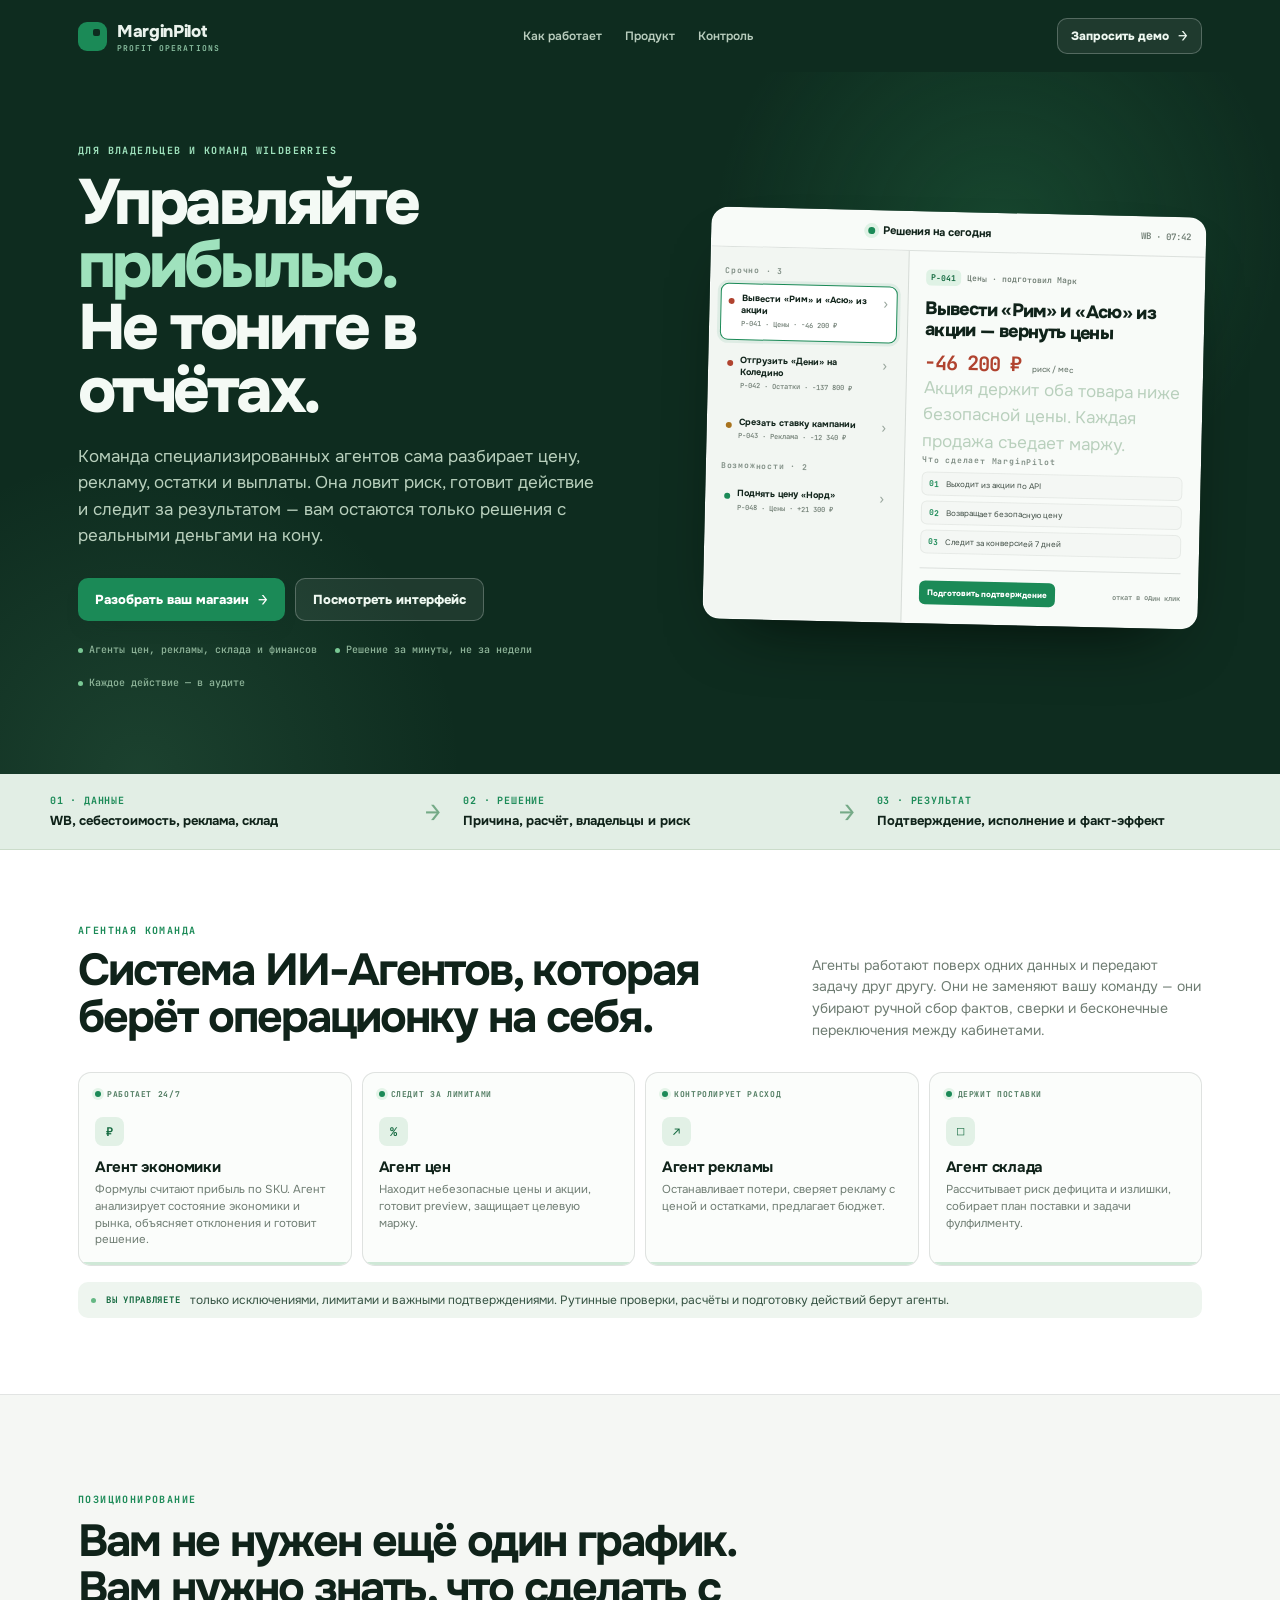
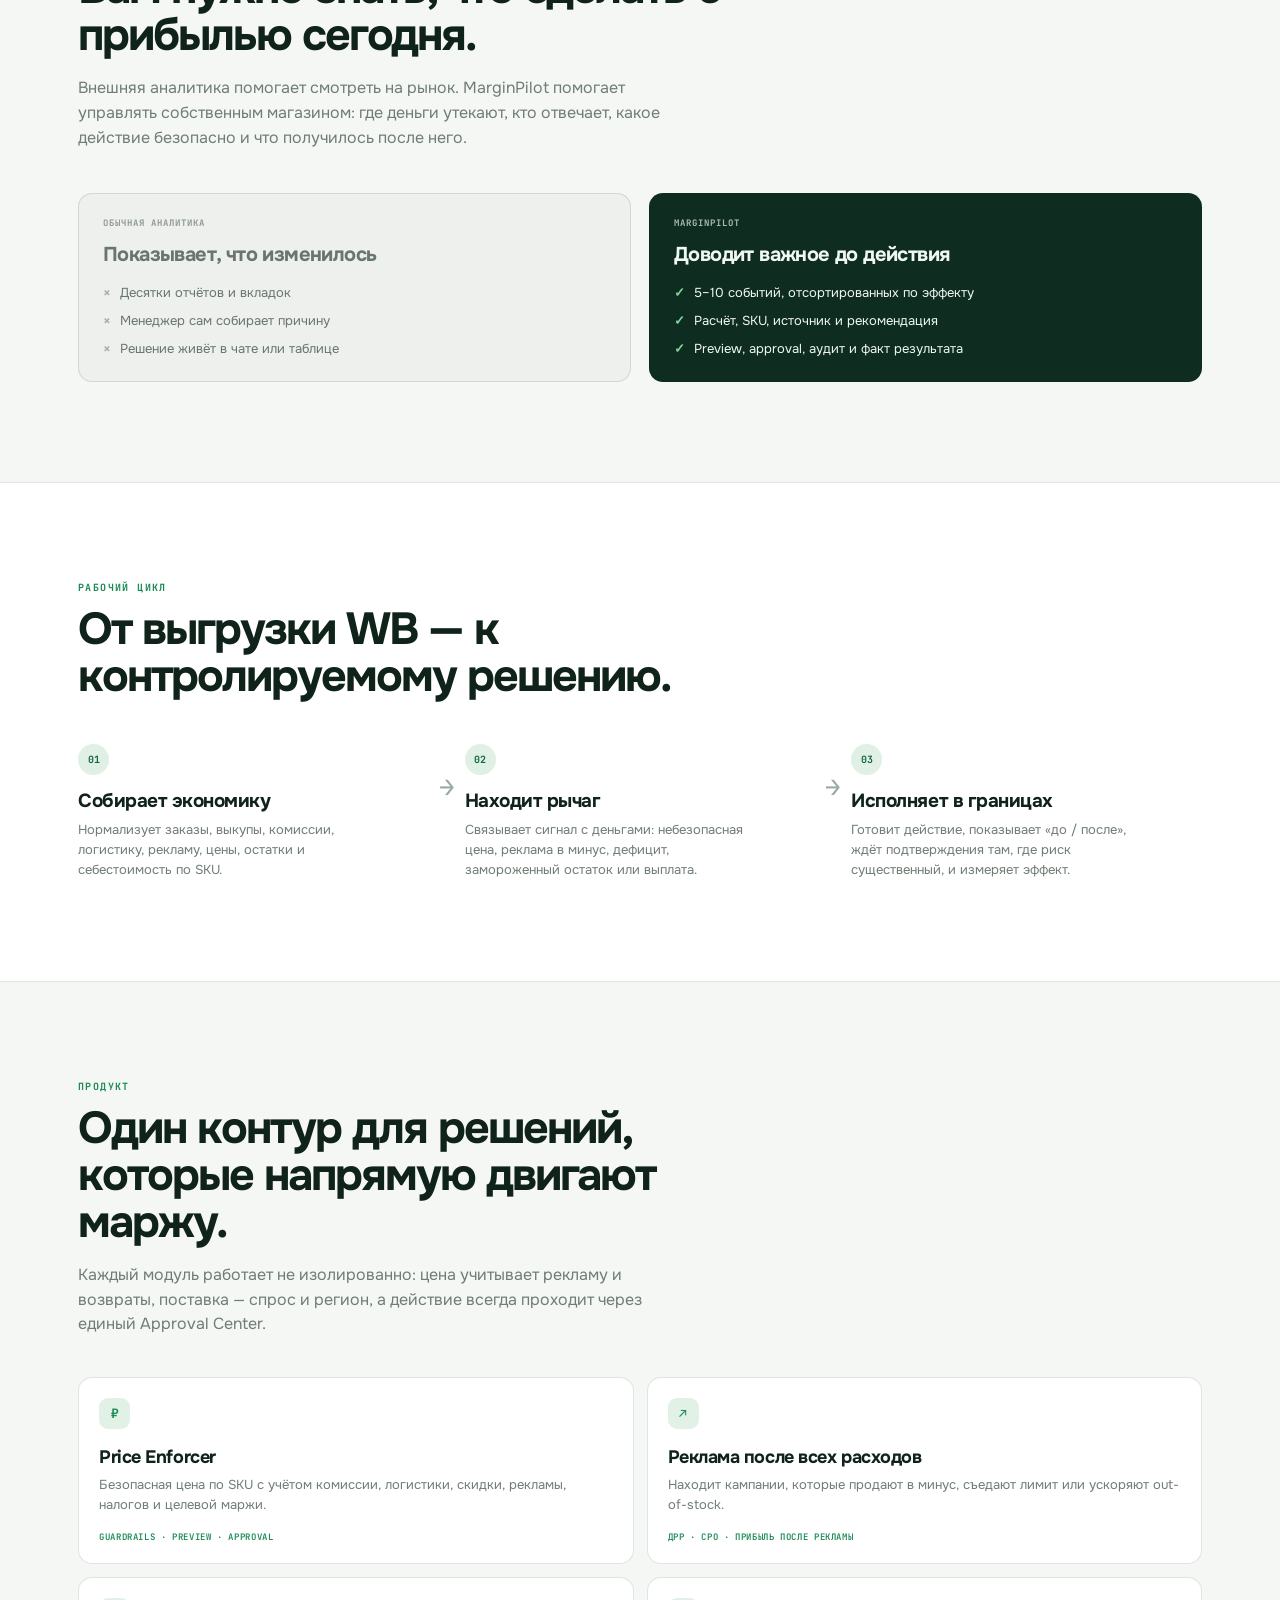
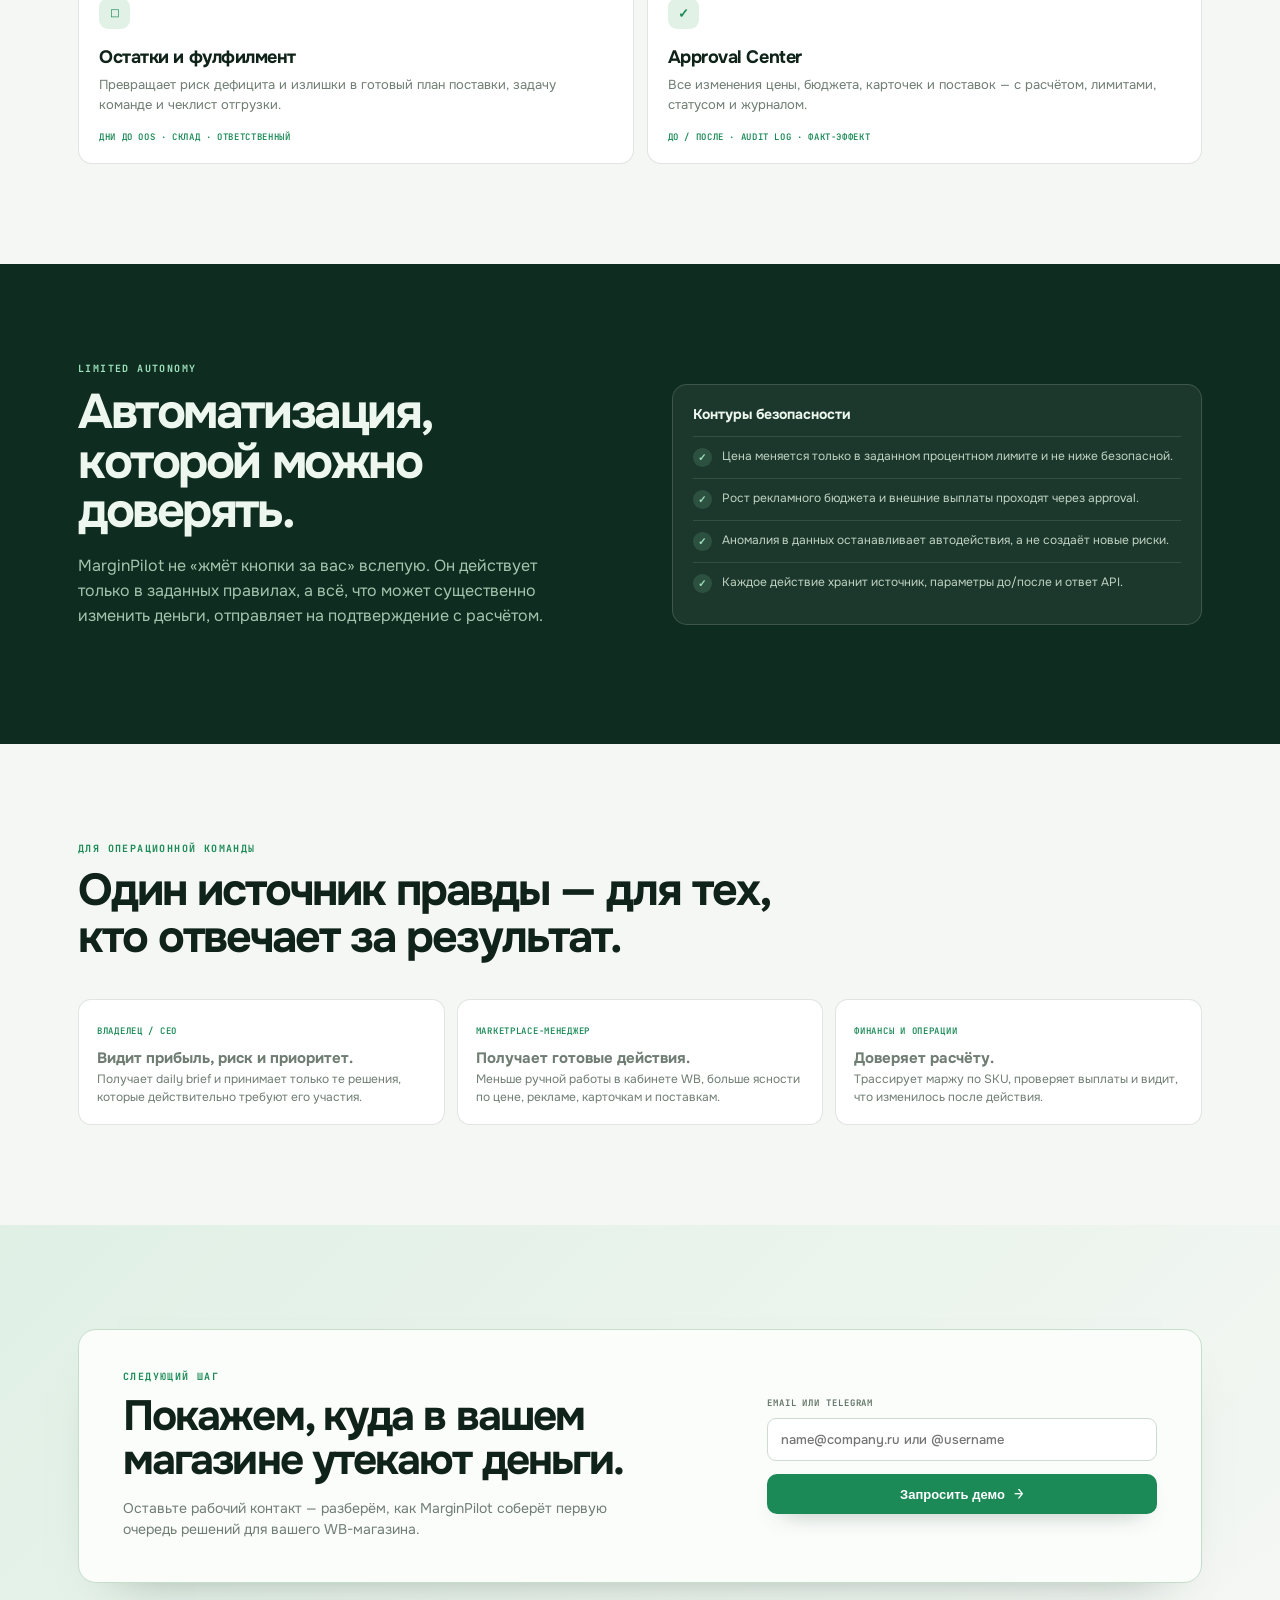
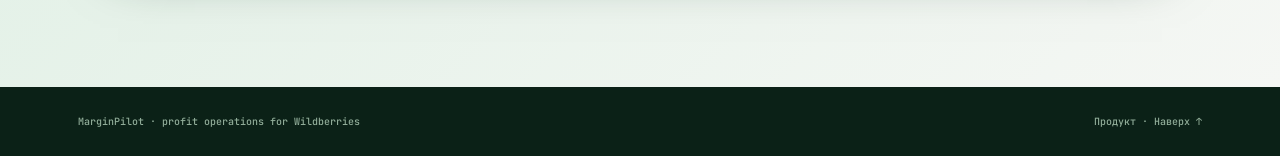
==== index.html @ afa9f5c6 "Publish MarginPilot mock project" ====
<!doctype html>
<html lang="ru">
<head>
  <meta charset="utf-8">
  <meta name="viewport" content="width=device-width, initial-scale=1">
  <meta name="description" content="MarginPilot — операционная система прибыли для продавцов Wildberries: расчёт, решение, подтверждение и измеримый результат.">
  <title>MarginPilot — операционная система прибыли на Wildberries</title>
  <link rel="preconnect" href="https://fonts.googleapis.com">
  <link rel="preconnect" href="https://fonts.gstatic.com" crossorigin>
  <link href="https://fonts.googleapis.com/css2?family=Onest:wght@400;500;600;700;800&family=JetBrains+Mono:wght@400;500;600;700&display=swap" rel="stylesheet">
  <style>
    :root{--ink:#10231a;--forest:#0e2c1f;--forest-2:#14402b;--mint:#9fe2bd;--green:#1b8a57;--green-2:#22a067;--paper:#f5f7f4;--white:#fff;--muted:#6f7d73;--line:rgba(16,35,26,.12);--danger:#b0432f;--amber:#a8731e;--mono:'JetBrains Mono',monospace;--sans:'Onest',sans-serif}
    *{box-sizing:border-box}html{scroll-behavior:smooth}body{margin:0;background:var(--paper);color:var(--ink);font-family:var(--sans);-webkit-font-smoothing:antialiased}a{color:inherit;text-decoration:none}.wrap{max-width:1180px;margin:0 auto;padding:0 28px}.eyebrow{font:700 10px/1 var(--mono);letter-spacing:.14em;text-transform:uppercase;color:var(--green)}.button{display:inline-flex;align-items:center;justify-content:center;gap:9px;border-radius:10px;padding:12px 17px;font-size:13px;font-weight:800;cursor:pointer;border:0;transition:transform .18s,background .18s,box-shadow .18s}.button:hover{transform:translateY(-2px)}.button-primary{background:var(--green);color:#fff;box-shadow:0 10px 24px -16px rgba(14,44,31,.7)}.button-primary:hover{background:var(--green-2)}.button-quiet{border:1px solid rgba(255,255,255,.24);background:rgba(255,255,255,.07);color:#eff8f1}.button-quiet:hover{background:rgba(255,255,255,.14)}.arrow{font:700 16px/1 var(--mono)}
    .nav{position:relative;z-index:3;background:var(--forest);color:#eaf2ec}.nav-in{height:72px;display:flex;align-items:center;justify-content:space-between;gap:24px}.brand{display:inline-flex;align-items:center;gap:10px;font-weight:800;font-size:17px;letter-spacing:-.02em}.brand-mark{position:relative;width:29px;height:29px;border-radius:9px;background:var(--green)}.brand-mark:after{content:'';position:absolute;right:7px;top:7px;width:7px;height:7px;border-radius:2px;background:var(--forest)}.brand small{font:600 8px/1 var(--mono);letter-spacing:.13em;color:#8fc4a5;text-transform:uppercase;display:block;margin-top:2px}.nav-links{display:flex;align-items:center;gap:23px;font-size:12px;font-weight:600;color:#b8ccbd}.nav-links a:hover{color:#fff}.nav .button{padding:9px 13px;font-size:12px}
    .hero{position:relative;overflow:hidden;background:var(--forest);color:#f4faf5;padding:74px 0 84px}.hero:before{content:'';position:absolute;inset:0;background:radial-gradient(circle at 78% 23%,rgba(49,145,91,.26),transparent 25%),radial-gradient(circle at 11% 100%,rgba(110,196,143,.14),transparent 24%);pointer-events:none}.hero-grid{position:relative;display:grid;grid-template-columns:minmax(0,1fr) 495px;gap:64px;align-items:center}.hero-copy{max-width:610px}.hero h1{font-size:clamp(40px,5vw,66px);line-height:.98;letter-spacing:-.055em;margin:16px 0 21px;font-weight:800}.hero h1 em{font-style:normal;color:var(--mint)}.hero p{max-width:530px;color:#b9d0bd;font-size:17px;line-height:1.55;margin:0}.hero-actions{display:flex;gap:10px;flex-wrap:wrap;margin-top:29px}.hero-foot{display:flex;gap:18px;flex-wrap:wrap;margin-top:22px;color:#8fb59a;font:500 10px/1.45 var(--mono)}.hero-foot span{display:flex;align-items:center;gap:6px}.hero-foot i{width:5px;height:5px;background:#79c894;border-radius:50%;display:inline-block}
    .pilot{background:#f8fbf8;color:var(--ink);border:1px solid rgba(255,255,255,.18);border-radius:17px;box-shadow:0 32px 70px -38px #020a05;overflow:hidden;transform:rotate(1.3deg);animation:float 5s ease-in-out infinite}.pilot-bar{display:flex;align-items:center;padding:12px 14px;border-bottom:1px solid var(--line);gap:8px}.pilot-dot{width:7px;height:7px;border-radius:50%;background:#1b8a57;box-shadow:0 0 0 4px #dff2e5}.pilot-bar b{font-size:11px}.pilot-bar span{margin-left:auto;font:600 9px var(--mono);color:var(--muted)}.pilot-main{display:grid;grid-template-columns:198px 1fr;min-height:370px}.pilot-list{background:#f2f6f2;border-right:1px solid var(--line);padding:10px}.pilot-group{font:700 8px var(--mono);letter-spacing:.1em;color:#829087;margin:8px 4px}.pilot-item{position:relative;display:flex;gap:7px;padding:9px 7px;margin-bottom:5px;border:1px solid transparent;border-radius:8px}.pilot-item.active{background:#fff;border-color:#1b8a57;box-shadow:0 0 0 3px rgba(27,138,87,.09)}.pilot-item:before{content:'';width:6px;height:6px;flex:none;margin-top:5px;border-radius:50%;background:var(--amber)}.pilot-item.critical:before{background:var(--danger)}.pilot-item.good:before{background:var(--green)}.pilot-item strong{display:block;font-size:9px;line-height:1.3}.pilot-item small{display:block;font:500 7px/1.5 var(--mono);color:var(--muted);margin-top:3px}.pilot-item .chev{margin-left:auto;font:500 12px var(--mono);color:#9aa79e}.pilot-detail{padding:18px 17px}.pilot-top{display:flex;align-items:center;gap:6px;font:600 8px var(--mono);color:var(--muted)}.pill{padding:3px 5px;border-radius:5px;background:#dff2e5;color:#13693f;font-weight:700}.pilot-title{font-size:18px;line-height:1.17;letter-spacing:-.035em;font-weight:800;margin:13px 0 9px}.pilot-effect{color:var(--danger);font:700 20px var(--mono);letter-spacing:-.06em}.pilot-effect small{font:500 8px var(--sans);letter-spacing:0;color:var(--muted)}.pilot-why{font-size:10px;line-height:1.45;color:#526057;margin:10px 0 13px}.pilot-label{font:700 8px var(--mono);letter-spacing:.1em;color:#829087}.steps{display:grid;gap:5px;margin-top:7px}.step{display:flex;gap:7px;align-items:center;background:#f4f7f4;border:1px solid rgba(16,35,26,.06);border-radius:6px;padding:6px 7px;font-size:8px;color:#435148}.step b{font:700 8px var(--mono);color:var(--green)}.pilot-cta{display:flex;justify-content:space-between;align-items:center;gap:7px;border-top:1px solid var(--line);padding-top:12px;margin-top:14px}.mini-btn{background:var(--green);color:#fff;border-radius:6px;padding:7px 8px;font-size:8px;font-weight:800}.pilot-cta small{font:500 7px var(--mono);color:var(--muted)}@keyframes float{50%{transform:rotate(1.3deg) translateY(-7px)}}
    .outcome{background:#e2eee5;border-bottom:1px solid #cbdcca}.outcome-in{display:grid;grid-template-columns:1fr auto 1fr auto 1fr;align-items:center;gap:22px;padding:20px 0}.outcome-piece b{display:block;font:700 10px var(--mono);letter-spacing:.08em;text-transform:uppercase;color:#1b8a57}.outcome-piece span{display:block;margin-top:5px;font-size:13px;font-weight:700}.outcome-arrow{color:#75aa87;font:500 26px var(--mono)}
    .agent-section{background:#fff;border-bottom:1px solid var(--line);padding:76px 0}.agent-head{display:flex;justify-content:space-between;gap:34px;align-items:end}.agent-head h2{font-size:clamp(29px,3.5vw,45px);line-height:1.04;letter-spacing:-.045em;max-width:670px;margin:12px 0 0}.agent-head p{max-width:390px;margin:0;color:var(--muted);font-size:14px;line-height:1.55}.agent-grid{display:grid;grid-template-columns:repeat(4,1fr);gap:10px;margin-top:31px}.agent{min-height:174px;border:1px solid var(--line);border-radius:13px;padding:16px;background:#fbfdfb;position:relative;overflow:hidden}.agent:after{content:'';position:absolute;left:0;right:0;bottom:0;height:3px;background:#cfe8d7;transition:background .2s}.agent:hover:after{background:var(--green)}.agent-state{display:flex;align-items:center;gap:6px;color:#4e7a5f;font:700 8px var(--mono);letter-spacing:.08em;text-transform:uppercase}.agent-state i{width:6px;height:6px;border-radius:50%;background:#1b8a57;box-shadow:0 0 0 3px #e4f4e8}.agent-icon{margin-top:18px;width:29px;height:29px;display:grid;place-items:center;border-radius:8px;background:#e2f1e6;color:#13693f;font:700 12px var(--mono)}.agent h3{font-size:15px;margin:11px 0 5px;letter-spacing:-.02em}.agent p{font-size:11.5px;line-height:1.45;color:var(--muted);margin:0}.agent-rail{display:flex;align-items:center;gap:10px;margin-top:16px;border-radius:10px;background:#eef5ef;padding:10px 13px;color:#355242;font-size:12px}.agent-rail b{font:700 9px var(--mono);letter-spacing:.08em;color:#13693f;text-transform:uppercase}.agent-rail span{width:5px;height:5px;border-radius:50%;background:#65b884;flex:none}
    section{padding:100px 0}.intro{max-width:720px}.intro h2{font-size:clamp(29px,3.5vw,46px);line-height:1.05;letter-spacing:-.045em;margin:13px 0 0}.intro p{font-size:16px;line-height:1.55;color:var(--muted);max-width:610px;margin:17px 0 0}.compare{display:grid;grid-template-columns:1fr 1fr;gap:18px;margin-top:42px}.compare-card{border-radius:14px;padding:23px 24px;border:1px solid var(--line)}.compare-card.dim{background:#edf0ed;color:#69766d}.compare-card.live{background:var(--forest);color:#eff8f1}.compare-kicker{font:700 9px var(--mono);letter-spacing:.11em;text-transform:uppercase;opacity:.7}.compare-card h3{font-size:20px;letter-spacing:-.03em;margin:13px 0 17px}.compare-list{display:grid;gap:10px;font-size:13px;line-height:1.4}.compare-list div{display:flex;gap:9px}.compare-list span{font:700 13px var(--mono);color:#a3b0a7}.live .compare-list span{color:#83d5a2}
    .workflow{background:#fff;border-top:1px solid var(--line);border-bottom:1px solid var(--line)}.workflow-grid{display:grid;grid-template-columns:repeat(3,1fr);gap:36px;margin-top:44px}.flow{position:relative}.flow:not(:last-child):after{content:'→';position:absolute;right:-26px;top:25px;color:#99aa9e;font:500 26px var(--mono)}.flow-num{display:inline-flex;align-items:center;justify-content:center;width:31px;height:31px;border-radius:50%;background:#e0f0e5;color:#13693f;font:700 10px var(--mono)}.flow h3{font-size:19px;letter-spacing:-.025em;margin:14px 0 7px}.flow p{font-size:13px;line-height:1.55;color:var(--muted);margin:0;max-width:280px}
    .modules-grid{display:grid;grid-template-columns:repeat(2,1fr);gap:13px;margin-top:40px}.module{min-height:184px;border:1px solid var(--line);border-radius:14px;padding:20px;transition:transform .2s,border-color .2s,box-shadow .2s;background:#fff}.module:hover{transform:translateY(-4px);border-color:#75b88d;box-shadow:0 17px 30px -24px rgba(14,44,31,.5)}.module-icon{display:flex;align-items:center;justify-content:center;width:31px;height:31px;border-radius:9px;background:#e2f1e6;color:var(--green);font:700 13px var(--mono)}.module h3{margin:17px 0 7px;font-size:18px;letter-spacing:-.025em}.module p{margin:0;color:var(--muted);font-size:13px;line-height:1.5}.module small{display:block;color:#1b8a57;font:600 9px var(--mono);letter-spacing:.07em;text-transform:uppercase;margin-top:17px}
    .trust{background:var(--forest);color:#edf7ef;overflow:hidden}.trust-grid{display:grid;grid-template-columns:1fr 1.02fr;gap:74px;align-items:center}.trust h2{font-size:clamp(30px,3.8vw,49px);line-height:1.02;letter-spacing:-.05em;margin:14px 0 0}.trust p{color:#a6c3ae;line-height:1.55;font-size:16px;max-width:500px;margin-top:17px}.safety-card{border:1px solid rgba(255,255,255,.15);border-radius:15px;background:rgba(255,255,255,.06);padding:20px}.safety-card h3{font-size:14px;margin:0 0 13px}.safety-row{display:flex;gap:10px;padding:11px 0;border-top:1px solid rgba(255,255,255,.11);font-size:12px;line-height:1.4;color:#bfd2c3}.safety-row i{width:19px;height:19px;display:inline-flex;align-items:center;justify-content:center;flex:none;border-radius:50%;background:rgba(127,197,158,.18);color:#9fe2bd;font:700 10px var(--mono);font-style:normal}.roles{display:grid;grid-template-columns:repeat(3,1fr);gap:12px;margin-top:38px}.role{background:#fff;border:1px solid var(--line);border-radius:13px;padding:18px}.role b{font-size:15px}.role p{color:var(--muted);font-size:12px;line-height:1.5;margin:8px 0 0}.role span{font:600 9px var(--mono);color:var(--green);letter-spacing:.08em;text-transform:uppercase}
    .cta{padding:104px 0;background:linear-gradient(135deg,#e0f0e5,#f5f7f4)}.cta-box{display:grid;grid-template-columns:1fr 390px;gap:48px;align-items:center;border:1px solid #c7ddcc;background:#fbfdfb;border-radius:18px;padding:42px 44px;box-shadow:0 24px 50px -40px rgba(14,44,31,.55)}.cta h2{font-size:clamp(29px,3.3vw,43px);line-height:1.05;letter-spacing:-.045em;margin:12px 0 0}.cta p{color:var(--muted);font-size:14px;line-height:1.5;margin:15px 0 0;max-width:500px}.form{display:grid;gap:9px}.form label{font:700 9px var(--mono);letter-spacing:.1em;text-transform:uppercase;color:#67776b}.form input{border:1px solid #cedbd0;background:#fff;border-radius:9px;padding:12px 13px;font:500 13px var(--sans);color:var(--ink);outline:none}.form input:focus{border-color:#1b8a57;box-shadow:0 0 0 3px rgba(27,138,87,.12)}.form .button{margin-top:4px}.form-note{min-height:18px;font-size:11px;line-height:1.4;color:#4d775d}.form-note:empty{display:none}.footer{background:#0b2117;color:#91ad99;padding:28px 0}.footer-in{display:flex;justify-content:space-between;align-items:center;gap:20px;font:500 10px var(--mono)}.footer a:hover{color:#dff2e5}
    @media(max-width:980px){.hero-grid{grid-template-columns:1fr;gap:45px}.pilot{max-width:570px;width:100%;justify-self:center}.trust-grid,.cta-box{grid-template-columns:1fr;gap:34px}.cta-box{max-width:650px;margin:auto}.outcome-in{gap:14px}.workflow-grid{gap:24px}.flow:not(:last-child):after{right:-18px}.nav-links{display:none}.agent-head{align-items:start;flex-direction:column}.agent-grid{grid-template-columns:repeat(2,1fr)}}
    @media(max-width:640px){.wrap{padding:0 18px}.nav-in{height:62px}.nav .button{padding:8px 10px}.hero{padding:52px 0 60px}.hero h1{font-size:42px}.hero p{font-size:15px}.pilot{transform:none}.pilot-main{grid-template-columns:142px 1fr;min-height:337px}.pilot-list{padding:7px}.pilot-item{padding:7px 5px}.pilot-item strong{font-size:8px}.pilot-detail{padding:14px 12px}.pilot-title{font-size:15px}.pilot-effect{font-size:17px}.pilot-why{font-size:9px}.outcome-in{grid-template-columns:1fr;gap:12px;padding:22px 0}.outcome-arrow{display:none}.agent-section{padding:58px 0}.agent-grid{grid-template-columns:1fr}.agent{min-height:144px}.agent-icon{margin-top:13px}section{padding:70px 0}.compare,.modules-grid,.roles{grid-template-columns:1fr}.workflow-grid{grid-template-columns:1fr;gap:29px}.flow:not(:last-child):after{content:'↓';right:auto;left:2px;top:auto;bottom:-29px}.cta{padding:70px 0}.cta-box{padding:28px 23px}.footer-in{align-items:flex-start;flex-direction:column}.hero-foot{gap:9px}.button{width:100%}.hero-actions{display:grid}.safety-card{padding:16px}}
  </style>
</head>
<body>
  <header class="nav">
    <div class="wrap nav-in">
      <a class="brand" href="#top" aria-label="MarginPilot — на главную"><span class="brand-mark"></span><span>MarginPilot<small>profit operations</small></span></a>
      <nav class="nav-links" aria-label="Навигация"><a href="#how">Как работает</a><a href="#modules">Продукт</a><a href="#safety">Контроль</a></nav>
      <a class="button button-quiet" href="#demo">Запросить демо <span class="arrow">→</span></a>
    </div>
  </header>

  <main id="top">
    <section class="hero">
      <div class="wrap hero-grid">
        <div class="hero-copy">
          <div class="eyebrow" style="color:#9fe2bd">Для владельцев и команд Wildberries</div>
          <h1>Управляйте <em>прибылью.</em><br>Не тоните в отчётах.</h1>
          <p>Команда специализированных агентов сама разбирает цену, рекламу, остатки и выплаты. Она ловит риск, готовит действие и следит за результатом — вам остаются только решения с реальными деньгами на кону.</p>
          <div class="hero-actions"><a class="button button-primary" href="#demo">Разобрать ваш магазин <span class="arrow">→</span></a><a class="button button-quiet" href="./dashboard/">Посмотреть интерфейс</a></div>
          <div class="hero-foot"><span><i></i>Агенты цен, рекламы, склада и финансов</span><span><i></i>Решение за минуты, не за недели</span><span><i></i>Каждое действие — в аудите</span></div>
        </div>
        <div class="pilot" aria-label="Пример очереди решений MarginPilot">
          <div class="pilot-bar"><span class="pilot-dot"></span><b>Решения на сегодня</b><span>WB · 07:42</span></div>
          <div class="pilot-main">
            <div class="pilot-list">
              <div class="pilot-group">Срочно · 3</div>
              <div class="pilot-item critical active"><div><strong>Вывести «Рим» и «Асю» из акции</strong><small>Р-041 · Цены · −46 200 ₽</small></div><span class="chev">›</span></div>
              <div class="pilot-item critical"><div><strong>Отгрузить «Дени» на Коледино</strong><small>Р-042 · Остатки · −137 800 ₽</small></div><span class="chev">›</span></div>
              <div class="pilot-item"><div><strong>Срезать ставку кампании</strong><small>Р-043 · Реклама · −12 340 ₽</small></div><span class="chev">›</span></div>
              <div class="pilot-group">Возможности · 2</div>
              <div class="pilot-item good"><div><strong>Поднять цену «Норд»</strong><small>Р-048 · Цены · +21 300 ₽</small></div><span class="chev">›</span></div>
            </div>
            <div class="pilot-detail">
              <div class="pilot-top"><span class="pill">Р-041</span><span>Цены · подготовил Марк</span></div>
              <div class="pilot-title">Вывести «Рим» и «Асю» из акции — вернуть цены</div>
              <div class="pilot-effect">−46 200 ₽ <small>риск / мес</small></div>
              <p class="pilot-why">Акция держит оба товара ниже безопасной цены. Каждая продажа съедает маржу.</p>
              <div class="pilot-label">Что сделает MarginPilot</div>
              <div class="steps"><div class="step"><b>01</b>Выходит из акции по API</div><div class="step"><b>02</b>Возвращает безопасную цену</div><div class="step"><b>03</b>Следит за конверсией 7 дней</div></div>
              <div class="pilot-cta"><span class="mini-btn">Подготовить подтверждение</span><small>откат в один клик</small></div>
            </div>
          </div>
        </div>
      </div>
    </section>

    <div class="outcome"><div class="wrap outcome-in"><div class="outcome-piece"><b>01 · данные</b><span>WB, себестоимость, реклама, склад</span></div><div class="outcome-arrow">→</div><div class="outcome-piece"><b>02 · решение</b><span>Причина, расчёт, владельцы и риск</span></div><div class="outcome-arrow">→</div><div class="outcome-piece"><b>03 · результат</b><span>Подтверждение, исполнение и факт-эффект</span></div></div></div>

    <section class="agent-section"><div class="wrap"><div class="agent-head"><div><div class="eyebrow">Агентная команда</div><h2>Система ИИ-Агентов, которая берёт операционку на себя.</h2></div><p>Агенты работают поверх одних данных и передают задачу друг другу. Они не заменяют вашу команду — они убирают ручной сбор фактов, сверки и бесконечные переключения между кабинетами.</p></div><div class="agent-grid"><article class="agent"><div class="agent-state"><i></i>работает 24/7</div><div class="agent-icon">₽</div><h3>Агент экономики</h3><p>Формулы считают прибыль по SKU. Агент анализирует состояние экономики и рынка, объясняет отклонения и готовит решение.</p></article><article class="agent"><div class="agent-state"><i></i>следит за лимитами</div><div class="agent-icon">%</div><h3>Агент цен</h3><p>Находит небезопасные цены и акции, готовит preview, защищает целевую маржу.</p></article><article class="agent"><div class="agent-state"><i></i>контролирует расход</div><div class="agent-icon">↗</div><h3>Агент рекламы</h3><p>Останавливает потери, сверяет рекламу с ценой и остатками, предлагает бюджет.</p></article><article class="agent"><div class="agent-state"><i></i>держит поставки</div><div class="agent-icon">□</div><h3>Агент склада</h3><p>Рассчитывает риск дефицита и излишки, собирает план поставки и задачи фулфилменту.</p></article></div><div class="agent-rail"><span></span><b>Вы управляете</b> только исключениями, лимитами и важными подтверждениями. Рутинные проверки, расчёты и подготовку действий берут агенты.</div></div></section>

    <section><div class="wrap"><div class="intro"><div class="eyebrow">Позиционирование</div><h2>Вам не нужен ещё один график. Вам нужно знать, что сделать с прибылью сегодня.</h2><p>Внешняя аналитика помогает смотреть на рынок. MarginPilot помогает управлять собственным магазином: где деньги утекают, кто отвечает, какое действие безопасно и что получилось после него.</p></div>
      <div class="compare"><article class="compare-card dim"><div class="compare-kicker">Обычная аналитика</div><h3>Показывает, что изменилось</h3><div class="compare-list"><div><span>×</span>Десятки отчётов и вкладок</div><div><span>×</span>Менеджер сам собирает причину</div><div><span>×</span>Решение живёт в чате или таблице</div></div></article><article class="compare-card live"><div class="compare-kicker">MarginPilot</div><h3>Доводит важное до действия</h3><div class="compare-list"><div><span>✓</span>5–10 событий, отсортированных по эффекту</div><div><span>✓</span>Расчёт, SKU, источник и рекомендация</div><div><span>✓</span>Preview, approval, аудит и факт результата</div></div></article></div>
    </div></section>

    <section class="workflow" id="how"><div class="wrap"><div class="intro"><div class="eyebrow">Рабочий цикл</div><h2>От выгрузки WB — к контролируемому решению.</h2></div><div class="workflow-grid"><article class="flow"><span class="flow-num">01</span><h3>Собирает экономику</h3><p>Нормализует заказы, выкупы, комиссии, логистику, рекламу, цены, остатки и себестоимость по SKU.</p></article><article class="flow"><span class="flow-num">02</span><h3>Находит рычаг</h3><p>Связывает сигнал с деньгами: небезопасная цена, реклама в минус, дефицит, замороженный остаток или выплата.</p></article><article class="flow"><span class="flow-num">03</span><h3>Исполняет в границах</h3><p>Готовит действие, показывает «до / после», ждёт подтверждения там, где риск существенный, и измеряет эффект.</p></article></div></div></section>

    <section id="modules"><div class="wrap"><div class="intro"><div class="eyebrow">Продукт</div><h2>Один контур для решений, которые напрямую двигают маржу.</h2><p>Каждый модуль работает не изолированно: цена учитывает рекламу и возвраты, поставка — спрос и регион, а действие всегда проходит через единый Approval Center.</p></div><div class="modules-grid"><article class="module"><div class="module-icon">₽</div><h3>Price Enforcer</h3><p>Безопасная цена по SKU с учётом комиссии, логистики, скидки, рекламы, налогов и целевой маржи.</p><small>Guardrails · preview · approval</small></article><article class="module"><div class="module-icon">↗</div><h3>Реклама после всех расходов</h3><p>Находит кампании, которые продают в минус, съедают лимит или ускоряют out-of-stock.</p><small>ДРР · CPO · прибыль после рекламы</small></article><article class="module"><div class="module-icon">□</div><h3>Остатки и фулфилмент</h3><p>Превращает риск дефицита и излишки в готовый план поставки, задачу команде и чеклист отгрузки.</p><small>Дни до OOS · склад · ответственный</small></article><article class="module"><div class="module-icon">✓</div><h3>Approval Center</h3><p>Все изменения цены, бюджета, карточек и поставок — с расчётом, лимитами, статусом и журналом.</p><small>До / после · audit log · факт-эффект</small></article></div></div></section>

    <section class="trust" id="safety"><div class="wrap trust-grid"><div><div class="eyebrow" style="color:#9fe2bd">Limited autonomy</div><h2>Автоматизация, которой можно доверять.</h2><p>MarginPilot не «жмёт кнопки за вас» вслепую. Он действует только в заданных правилах, а всё, что может существенно изменить деньги, отправляет на подтверждение с расчётом.</p></div><div class="safety-card"><h3>Контуры безопасности</h3><div class="safety-row"><i>✓</i>Цена меняется только в заданном процентном лимите и не ниже безопасной.</div><div class="safety-row"><i>✓</i>Рост рекламного бюджета и внешние выплаты проходят через approval.</div><div class="safety-row"><i>✓</i>Аномалия в данных останавливает автодействия, а не создаёт новые риски.</div><div class="safety-row"><i>✓</i>Каждое действие хранит источник, параметры до/после и ответ API.</div></div></div></section>

    <section><div class="wrap"><div class="intro"><div class="eyebrow">Для операционной команды</div><h2>Один источник правды — для тех, кто отвечает за результат.</h2></div><div class="roles"><article class="role"><span>Владелец / CEO</span><p><b>Видит прибыль, риск и приоритет.</b><br>Получает daily brief и принимает только те решения, которые действительно требуют его участия.</p></article><article class="role"><span>Marketplace-менеджер</span><p><b>Получает готовые действия.</b><br>Меньше ручной работы в кабинете WB, больше ясности по цене, рекламе, карточкам и поставкам.</p></article><article class="role"><span>Финансы и операции</span><p><b>Доверяет расчёту.</b><br>Трассирует маржу по SKU, проверяет выплаты и видит, что изменилось после действия.</p></article></div></div></section>

    <section class="cta" id="demo"><div class="wrap"><div class="cta-box"><div><div class="eyebrow">Следующий шаг</div><h2>Покажем, куда в вашем магазине утекают деньги.</h2><p>Оставьте рабочий контакт — разберём, как MarginPilot соберёт первую очередь решений для вашего WB-магазина.</p></div><form class="form" id="demo-form"><label for="contact">Email или Telegram</label><input id="contact" name="contact" type="text" required placeholder="name@company.ru или @username"><button class="button button-primary" type="submit">Запросить демо <span class="arrow">→</span></button><div class="form-note" id="form-note" aria-live="polite"></div></form></div></div></section>
  </main>
  <footer class="footer"><div class="wrap footer-in"><span>MarginPilot · profit operations for Wildberries</span><span><a href="../mark-1/">Продукт</a> · <a href="#top">Наверх ↑</a></span></div></footer>
  <script>
    document.getElementById('demo-form').addEventListener('submit', function(event) {
      event.preventDefault();
      const contact = this.elements.contact.value.trim();
      const note = document.getElementById('form-note');
      note.textContent = contact ? 'Спасибо — заявка подготовлена. Мы свяжемся, чтобы разобрать ваш магазин.' : 'Укажите контакт для связи.';
      if (contact) this.reset();
    });
  </script>
</body>
</html>
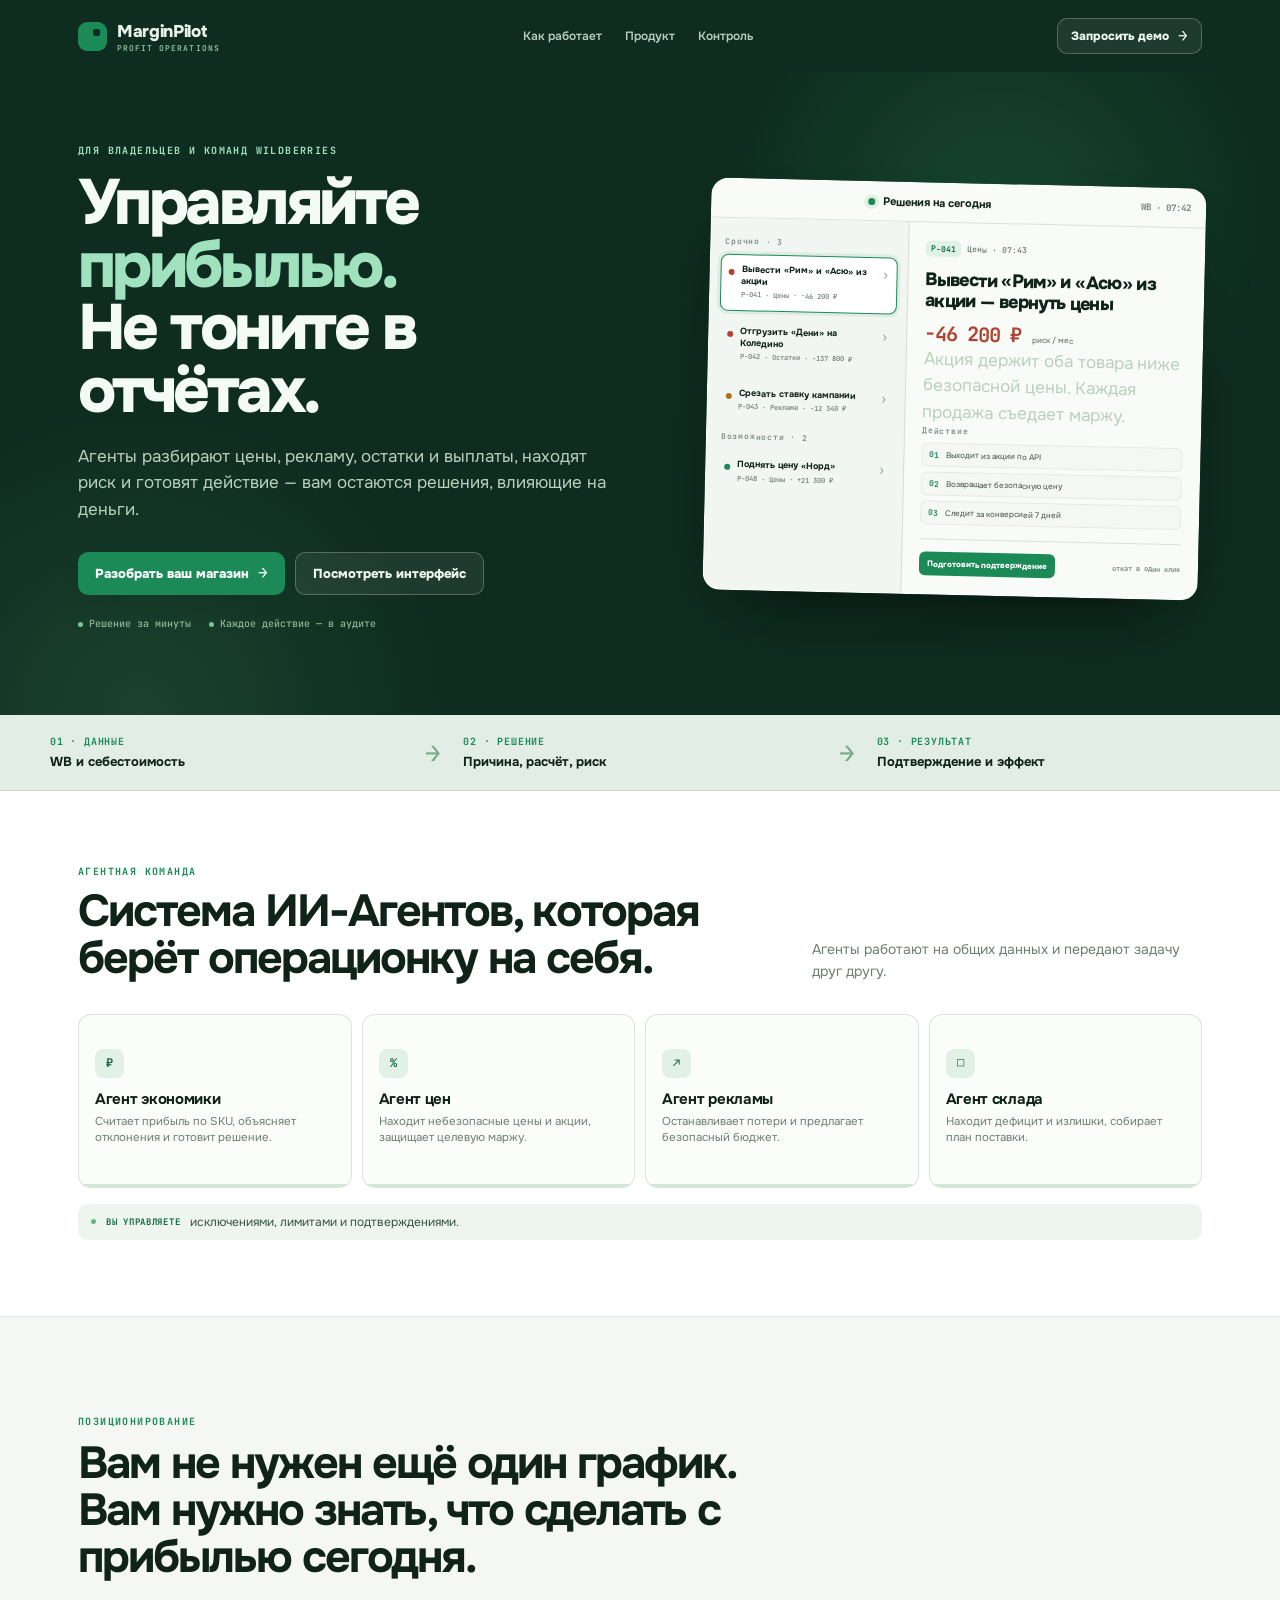
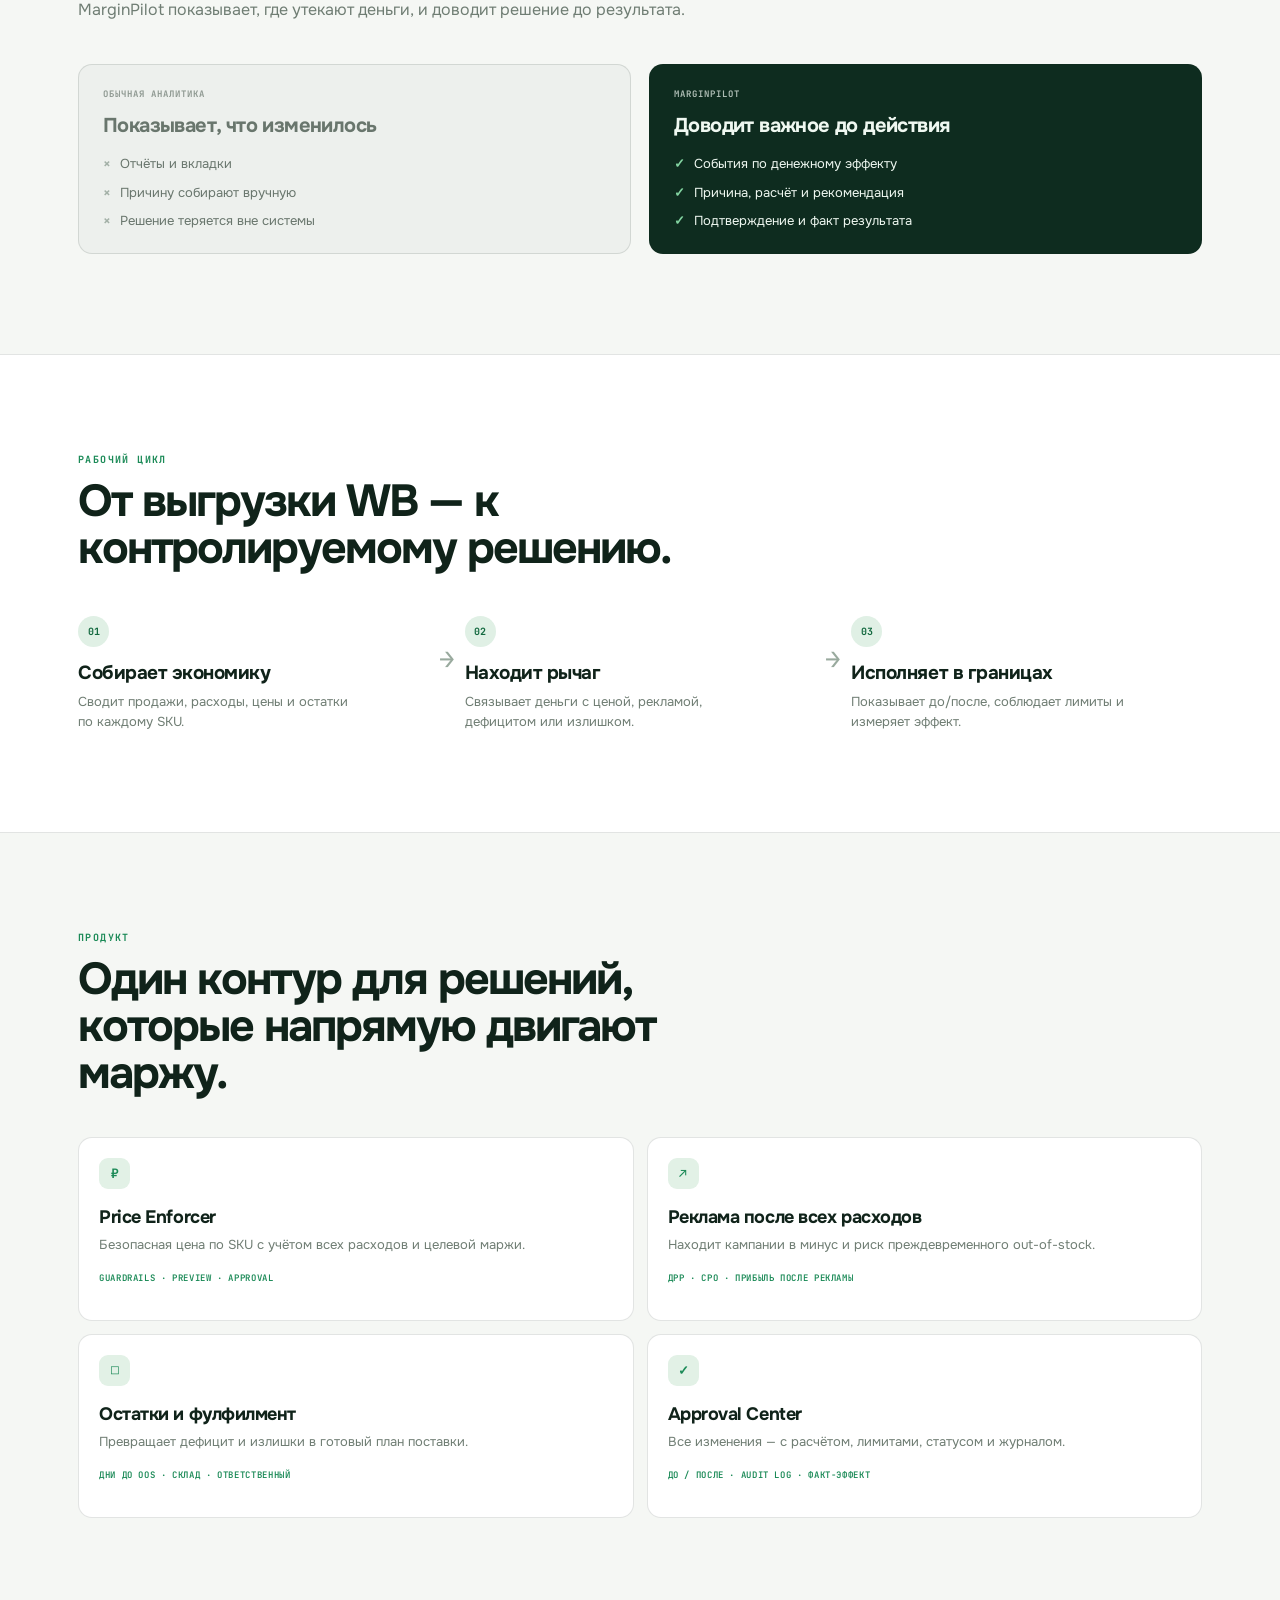
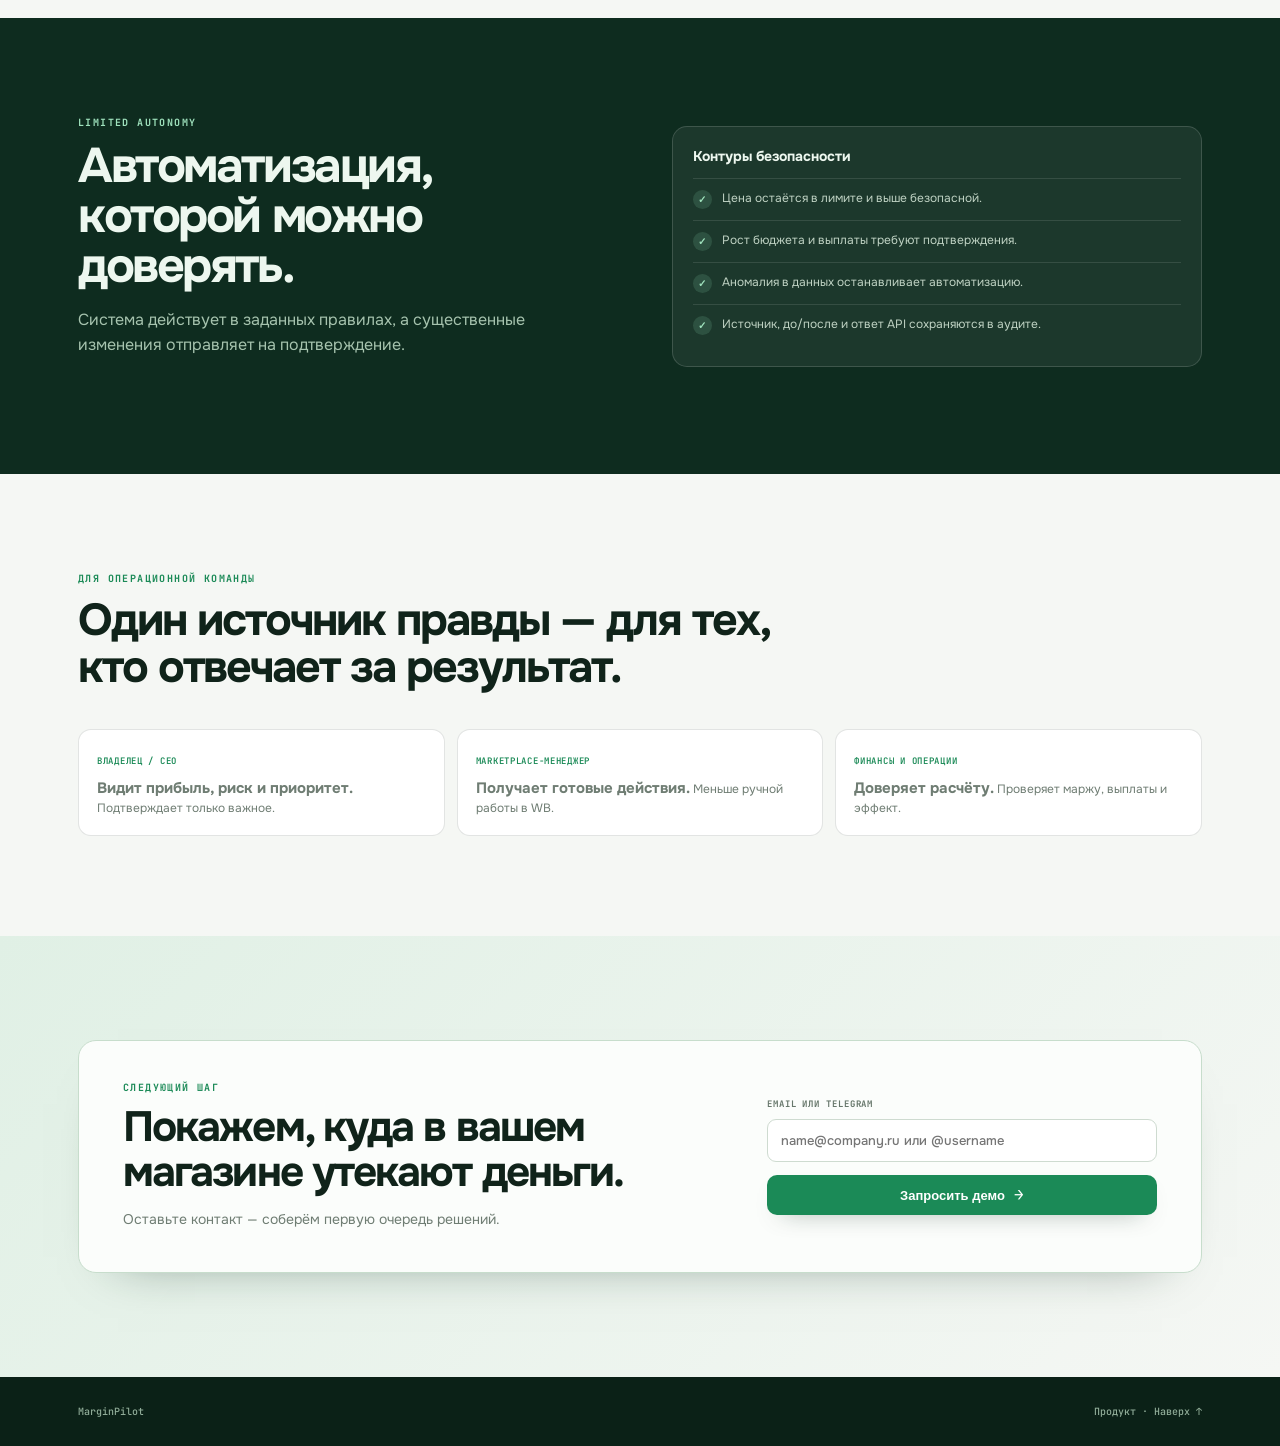
==== commit b37609d6: "refactor(landing): reduce copy density Remove repetitive explanatory text so key decisions and safeg" ====
--- a/index.html
+++ b/index.html
@@ -40,9 +40,9 @@
         <div class="hero-copy">
           <div class="eyebrow" style="color:#9fe2bd">Для владельцев и команд Wildberries</div>
           <h1>Управляйте <em>прибылью.</em><br>Не тоните в отчётах.</h1>
-          <p>Команда специализированных агентов сама разбирает цену, рекламу, остатки и выплаты. Она ловит риск, готовит действие и следит за результатом — вам остаются только решения с реальными деньгами на кону.</p>
+          <p>Агенты разбирают цены, рекламу, остатки и выплаты, находят риск и готовят действие — вам остаются решения, влияющие на деньги.</p>
           <div class="hero-actions"><a class="button button-primary" href="#demo">Разобрать ваш магазин <span class="arrow">→</span></a><a class="button button-quiet" href="./dashboard/">Посмотреть интерфейс</a></div>
-          <div class="hero-foot"><span><i></i>Агенты цен, рекламы, склада и финансов</span><span><i></i>Решение за минуты, не за недели</span><span><i></i>Каждое действие — в аудите</span></div>
+          <div class="hero-foot"><span><i></i>Решение за минуты</span><span><i></i>Каждое действие — в аудите</span></div>
         </div>
         <div class="pilot" aria-label="Пример очереди решений MarginPilot">
           <div class="pilot-bar"><span class="pilot-dot"></span><b>Решения на сегодня</b><span>WB · 07:42</span></div>
@@ -56,11 +56,11 @@
               <div class="pilot-item good"><div><strong>Поднять цену «Норд»</strong><small>Р-048 · Цены · +21 300 ₽</small></div><span class="chev">›</span></div>
             </div>
             <div class="pilot-detail">
-              <div class="pilot-top"><span class="pill">Р-041</span><span>Цены · подготовил Марк</span></div>
+              <div class="pilot-top"><span class="pill">Р-041</span><span>Цены · 07:43</span></div>
               <div class="pilot-title">Вывести «Рим» и «Асю» из акции — вернуть цены</div>
               <div class="pilot-effect">−46 200 ₽ <small>риск / мес</small></div>
               <p class="pilot-why">Акция держит оба товара ниже безопасной цены. Каждая продажа съедает маржу.</p>
-              <div class="pilot-label">Что сделает MarginPilot</div>
+              <div class="pilot-label">Действие</div>
               <div class="steps"><div class="step"><b>01</b>Выходит из акции по API</div><div class="step"><b>02</b>Возвращает безопасную цену</div><div class="step"><b>03</b>Следит за конверсией 7 дней</div></div>
               <div class="pilot-cta"><span class="mini-btn">Подготовить подтверждение</span><small>откат в один клик</small></div>
             </div>
@@ -69,25 +69,25 @@
       </div>
     </section>
 
-    <div class="outcome"><div class="wrap outcome-in"><div class="outcome-piece"><b>01 · данные</b><span>WB, себестоимость, реклама, склад</span></div><div class="outcome-arrow">→</div><div class="outcome-piece"><b>02 · решение</b><span>Причина, расчёт, владельцы и риск</span></div><div class="outcome-arrow">→</div><div class="outcome-piece"><b>03 · результат</b><span>Подтверждение, исполнение и факт-эффект</span></div></div></div>
+    <div class="outcome"><div class="wrap outcome-in"><div class="outcome-piece"><b>01 · данные</b><span>WB и себестоимость</span></div><div class="outcome-arrow">→</div><div class="outcome-piece"><b>02 · решение</b><span>Причина, расчёт, риск</span></div><div class="outcome-arrow">→</div><div class="outcome-piece"><b>03 · результат</b><span>Подтверждение и эффект</span></div></div></div>
 
-    <section class="agent-section"><div class="wrap"><div class="agent-head"><div><div class="eyebrow">Агентная команда</div><h2>Система ИИ-Агентов, которая берёт операционку на себя.</h2></div><p>Агенты работают поверх одних данных и передают задачу друг другу. Они не заменяют вашу команду — они убирают ручной сбор фактов, сверки и бесконечные переключения между кабинетами.</p></div><div class="agent-grid"><article class="agent"><div class="agent-state"><i></i>работает 24/7</div><div class="agent-icon">₽</div><h3>Агент экономики</h3><p>Формулы считают прибыль по SKU. Агент анализирует состояние экономики и рынка, объясняет отклонения и готовит решение.</p></article><article class="agent"><div class="agent-state"><i></i>следит за лимитами</div><div class="agent-icon">%</div><h3>Агент цен</h3><p>Находит небезопасные цены и акции, готовит preview, защищает целевую маржу.</p></article><article class="agent"><div class="agent-state"><i></i>контролирует расход</div><div class="agent-icon">↗</div><h3>Агент рекламы</h3><p>Останавливает потери, сверяет рекламу с ценой и остатками, предлагает бюджет.</p></article><article class="agent"><div class="agent-state"><i></i>держит поставки</div><div class="agent-icon">□</div><h3>Агент склада</h3><p>Рассчитывает риск дефицита и излишки, собирает план поставки и задачи фулфилменту.</p></article></div><div class="agent-rail"><span></span><b>Вы управляете</b> только исключениями, лимитами и важными подтверждениями. Рутинные проверки, расчёты и подготовку действий берут агенты.</div></div></section>
+    <section class="agent-section"><div class="wrap"><div class="agent-head"><div><div class="eyebrow">Агентная команда</div><h2>Система ИИ-Агентов, которая берёт операционку на себя.</h2></div><p>Агенты работают на общих данных и передают задачу друг другу.</p></div><div class="agent-grid"><article class="agent"><div class="agent-icon">₽</div><h3>Агент экономики</h3><p>Считает прибыль по SKU, объясняет отклонения и готовит решение.</p></article><article class="agent"><div class="agent-icon">%</div><h3>Агент цен</h3><p>Находит небезопасные цены и акции, защищает целевую маржу.</p></article><article class="agent"><div class="agent-icon">↗</div><h3>Агент рекламы</h3><p>Останавливает потери и предлагает безопасный бюджет.</p></article><article class="agent"><div class="agent-icon">□</div><h3>Агент склада</h3><p>Находит дефицит и излишки, собирает план поставки.</p></article></div><div class="agent-rail"><span></span><b>Вы управляете</b> исключениями, лимитами и подтверждениями.</div></div></section>
 
-    <section><div class="wrap"><div class="intro"><div class="eyebrow">Позиционирование</div><h2>Вам не нужен ещё один график. Вам нужно знать, что сделать с прибылью сегодня.</h2><p>Внешняя аналитика помогает смотреть на рынок. MarginPilot помогает управлять собственным магазином: где деньги утекают, кто отвечает, какое действие безопасно и что получилось после него.</p></div>
-      <div class="compare"><article class="compare-card dim"><div class="compare-kicker">Обычная аналитика</div><h3>Показывает, что изменилось</h3><div class="compare-list"><div><span>×</span>Десятки отчётов и вкладок</div><div><span>×</span>Менеджер сам собирает причину</div><div><span>×</span>Решение живёт в чате или таблице</div></div></article><article class="compare-card live"><div class="compare-kicker">MarginPilot</div><h3>Доводит важное до действия</h3><div class="compare-list"><div><span>✓</span>5–10 событий, отсортированных по эффекту</div><div><span>✓</span>Расчёт, SKU, источник и рекомендация</div><div><span>✓</span>Preview, approval, аудит и факт результата</div></div></article></div>
+    <section><div class="wrap"><div class="intro"><div class="eyebrow">Позиционирование</div><h2>Вам не нужен ещё один график. Вам нужно знать, что сделать с прибылью сегодня.</h2><p>MarginPilot показывает, где утекают деньги, и доводит решение до результата.</p></div>
+      <div class="compare"><article class="compare-card dim"><div class="compare-kicker">Обычная аналитика</div><h3>Показывает, что изменилось</h3><div class="compare-list"><div><span>×</span>Отчёты и вкладки</div><div><span>×</span>Причину собирают вручную</div><div><span>×</span>Решение теряется вне системы</div></div></article><article class="compare-card live"><div class="compare-kicker">MarginPilot</div><h3>Доводит важное до действия</h3><div class="compare-list"><div><span>✓</span>События по денежному эффекту</div><div><span>✓</span>Причина, расчёт и рекомендация</div><div><span>✓</span>Подтверждение и факт результата</div></div></article></div>
     </div></section>
 
-    <section class="workflow" id="how"><div class="wrap"><div class="intro"><div class="eyebrow">Рабочий цикл</div><h2>От выгрузки WB — к контролируемому решению.</h2></div><div class="workflow-grid"><article class="flow"><span class="flow-num">01</span><h3>Собирает экономику</h3><p>Нормализует заказы, выкупы, комиссии, логистику, рекламу, цены, остатки и себестоимость по SKU.</p></article><article class="flow"><span class="flow-num">02</span><h3>Находит рычаг</h3><p>Связывает сигнал с деньгами: небезопасная цена, реклама в минус, дефицит, замороженный остаток или выплата.</p></article><article class="flow"><span class="flow-num">03</span><h3>Исполняет в границах</h3><p>Готовит действие, показывает «до / после», ждёт подтверждения там, где риск существенный, и измеряет эффект.</p></article></div></div></section>
+    <section class="workflow" id="how"><div class="wrap"><div class="intro"><div class="eyebrow">Рабочий цикл</div><h2>От выгрузки WB — к контролируемому решению.</h2></div><div class="workflow-grid"><article class="flow"><span class="flow-num">01</span><h3>Собирает экономику</h3><p>Сводит продажи, расходы, цены и остатки по каждому SKU.</p></article><article class="flow"><span class="flow-num">02</span><h3>Находит рычаг</h3><p>Связывает деньги с ценой, рекламой, дефицитом или излишком.</p></article><article class="flow"><span class="flow-num">03</span><h3>Исполняет в границах</h3><p>Показывает до/после, соблюдает лимиты и измеряет эффект.</p></article></div></div></section>
 
-    <section id="modules"><div class="wrap"><div class="intro"><div class="eyebrow">Продукт</div><h2>Один контур для решений, которые напрямую двигают маржу.</h2><p>Каждый модуль работает не изолированно: цена учитывает рекламу и возвраты, поставка — спрос и регион, а действие всегда проходит через единый Approval Center.</p></div><div class="modules-grid"><article class="module"><div class="module-icon">₽</div><h3>Price Enforcer</h3><p>Безопасная цена по SKU с учётом комиссии, логистики, скидки, рекламы, налогов и целевой маржи.</p><small>Guardrails · preview · approval</small></article><article class="module"><div class="module-icon">↗</div><h3>Реклама после всех расходов</h3><p>Находит кампании, которые продают в минус, съедают лимит или ускоряют out-of-stock.</p><small>ДРР · CPO · прибыль после рекламы</small></article><article class="module"><div class="module-icon">□</div><h3>Остатки и фулфилмент</h3><p>Превращает риск дефицита и излишки в готовый план поставки, задачу команде и чеклист отгрузки.</p><small>Дни до OOS · склад · ответственный</small></article><article class="module"><div class="module-icon">✓</div><h3>Approval Center</h3><p>Все изменения цены, бюджета, карточек и поставок — с расчётом, лимитами, статусом и журналом.</p><small>До / после · audit log · факт-эффект</small></article></div></div></section>
+    <section id="modules"><div class="wrap"><div class="intro"><div class="eyebrow">Продукт</div><h2>Один контур для решений, которые напрямую двигают маржу.</h2></div><div class="modules-grid"><article class="module"><div class="module-icon">₽</div><h3>Price Enforcer</h3><p>Безопасная цена по SKU с учётом всех расходов и целевой маржи.</p><small>Guardrails · preview · approval</small></article><article class="module"><div class="module-icon">↗</div><h3>Реклама после всех расходов</h3><p>Находит кампании в минус и риск преждевременного out-of-stock.</p><small>ДРР · CPO · прибыль после рекламы</small></article><article class="module"><div class="module-icon">□</div><h3>Остатки и фулфилмент</h3><p>Превращает дефицит и излишки в готовый план поставки.</p><small>Дни до OOS · склад · ответственный</small></article><article class="module"><div class="module-icon">✓</div><h3>Approval Center</h3><p>Все изменения — с расчётом, лимитами, статусом и журналом.</p><small>До / после · audit log · факт-эффект</small></article></div></div></section>
 
-    <section class="trust" id="safety"><div class="wrap trust-grid"><div><div class="eyebrow" style="color:#9fe2bd">Limited autonomy</div><h2>Автоматизация, которой можно доверять.</h2><p>MarginPilot не «жмёт кнопки за вас» вслепую. Он действует только в заданных правилах, а всё, что может существенно изменить деньги, отправляет на подтверждение с расчётом.</p></div><div class="safety-card"><h3>Контуры безопасности</h3><div class="safety-row"><i>✓</i>Цена меняется только в заданном процентном лимите и не ниже безопасной.</div><div class="safety-row"><i>✓</i>Рост рекламного бюджета и внешние выплаты проходят через approval.</div><div class="safety-row"><i>✓</i>Аномалия в данных останавливает автодействия, а не создаёт новые риски.</div><div class="safety-row"><i>✓</i>Каждое действие хранит источник, параметры до/после и ответ API.</div></div></div></section>
+    <section class="trust" id="safety"><div class="wrap trust-grid"><div><div class="eyebrow" style="color:#9fe2bd">Limited autonomy</div><h2>Автоматизация, которой можно доверять.</h2><p>Система действует в заданных правилах, а существенные изменения отправляет на подтверждение.</p></div><div class="safety-card"><h3>Контуры безопасности</h3><div class="safety-row"><i>✓</i>Цена остаётся в лимите и выше безопасной.</div><div class="safety-row"><i>✓</i>Рост бюджета и выплаты требуют подтверждения.</div><div class="safety-row"><i>✓</i>Аномалия в данных останавливает автоматизацию.</div><div class="safety-row"><i>✓</i>Источник, до/после и ответ API сохраняются в аудите.</div></div></div></section>
 
-    <section><div class="wrap"><div class="intro"><div class="eyebrow">Для операционной команды</div><h2>Один источник правды — для тех, кто отвечает за результат.</h2></div><div class="roles"><article class="role"><span>Владелец / CEO</span><p><b>Видит прибыль, риск и приоритет.</b><br>Получает daily brief и принимает только те решения, которые действительно требуют его участия.</p></article><article class="role"><span>Marketplace-менеджер</span><p><b>Получает готовые действия.</b><br>Меньше ручной работы в кабинете WB, больше ясности по цене, рекламе, карточкам и поставкам.</p></article><article class="role"><span>Финансы и операции</span><p><b>Доверяет расчёту.</b><br>Трассирует маржу по SKU, проверяет выплаты и видит, что изменилось после действия.</p></article></div></div></section>
+    <section><div class="wrap"><div class="intro"><div class="eyebrow">Для операционной команды</div><h2>Один источник правды — для тех, кто отвечает за результат.</h2></div><div class="roles"><article class="role"><span>Владелец / CEO</span><p><b>Видит прибыль, риск и приоритет.</b> Подтверждает только важное.</p></article><article class="role"><span>Marketplace-менеджер</span><p><b>Получает готовые действия.</b> Меньше ручной работы в WB.</p></article><article class="role"><span>Финансы и операции</span><p><b>Доверяет расчёту.</b> Проверяет маржу, выплаты и эффект.</p></article></div></div></section>
 
-    <section class="cta" id="demo"><div class="wrap"><div class="cta-box"><div><div class="eyebrow">Следующий шаг</div><h2>Покажем, куда в вашем магазине утекают деньги.</h2><p>Оставьте рабочий контакт — разберём, как MarginPilot соберёт первую очередь решений для вашего WB-магазина.</p></div><form class="form" id="demo-form"><label for="contact">Email или Telegram</label><input id="contact" name="contact" type="text" required placeholder="name@company.ru или @username"><button class="button button-primary" type="submit">Запросить демо <span class="arrow">→</span></button><div class="form-note" id="form-note" aria-live="polite"></div></form></div></div></section>
+    <section class="cta" id="demo"><div class="wrap"><div class="cta-box"><div><div class="eyebrow">Следующий шаг</div><h2>Покажем, куда в вашем магазине утекают деньги.</h2><p>Оставьте контакт — соберём первую очередь решений.</p></div><form class="form" id="demo-form"><label for="contact">Email или Telegram</label><input id="contact" name="contact" type="text" required placeholder="name@company.ru или @username"><button class="button button-primary" type="submit">Запросить демо <span class="arrow">→</span></button><div class="form-note" id="form-note" aria-live="polite"></div></form></div></div></section>
   </main>
-  <footer class="footer"><div class="wrap footer-in"><span>MarginPilot · profit operations for Wildberries</span><span><a href="../mark-1/">Продукт</a> · <a href="#top">Наверх ↑</a></span></div></footer>
+  <footer class="footer"><div class="wrap footer-in"><span>MarginPilot</span><span><a href="#modules">Продукт</a> · <a href="#top">Наверх ↑</a></span></div></footer>
   <script>
     document.getElementById('demo-form').addEventListener('submit', function(event) {
       event.preventDefault();
